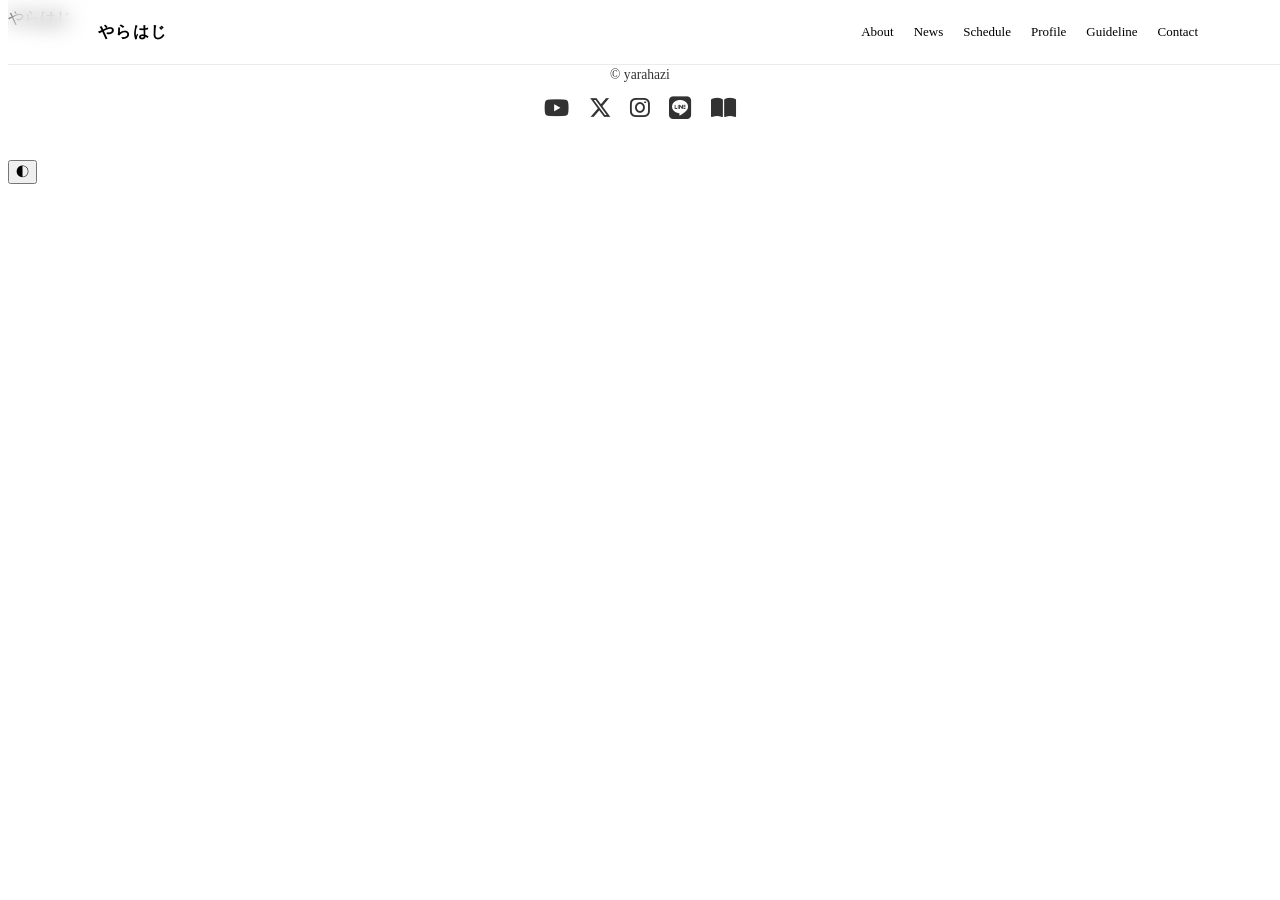
==== about.html @ 715d6d44 "Update about.html" ====
<!DOCTYPE html>
<html lang="ja" data-theme="light">
<head>
  <meta charset="utf-8" />
  <meta name="viewport" content="width=device-width, initial-scale=1" />
  <title>About｜やらはじ公式サイト</title>

  <link rel="stylesheet" href="css/style.css">
  <link rel="stylesheet" href="css/header.css">
</head>

<body>

<!-- Header -->
<div id="header"></div>

<!-- Main -->
<main class="container">
  <div class="main-text">やらはじ</div>
</main>

<!-- Footer -->
<div id="footer"></div>

<!-- Theme Toggle -->
<button class="theme-toggle" id="theme-toggle" aria-label="Toggle theme">
  <span class="theme-icon" id="theme-icon">◐</span>
</button>

<!-- Scripts（順番が重要） -->
<script src="js/header.js"></script>
<script src="js/theme.js"></script>
<script src="/common.js"></script>

</body>
</html>
---- css/header.css ----
/* =========================
   Header Base
========================= */

.site-header {
  position: fixed;
  top: 0;
  width: 100%;
  height: 64px;
  background: color-mix(in srgb, var(--bg) 80%, transparent);
  backdrop-filter: blur(10px);
  border-bottom: 1px solid rgba(0,0,0,0.08);
  transition: transform 0.3s ease, height 0.3s ease, box-shadow 0.3s ease;
  z-index: 900;
}

html[data-theme="dark"] .site-header {
  border-bottom: 1px solid rgba(255,255,255,0.08);
}

.site-header.hide {
  transform: translateY(-100%);
}

.site-header.shrink {
  height: 48px;
  box-shadow: 0 4px 12px rgba(0,0,0,0.08);
}


/* =========================
   Inner Layout
========================= */

.header-inner {
  max-width: 1100px;
  height: 100%;
  margin: 0 auto;
  padding: 0 20px;
  display: flex;
  align-items: center;
  justify-content: space-between;
}


/* =========================
   Logo
========================= */

.site-logo {
  font-weight: 600;
  letter-spacing: 0.08em;
  text-decoration: none;
  color: var(--text-main);
}

.site-logo:visited,
.site-logo:hover,
.site-logo:active {
  text-decoration: none;
  color: var(--text-main);
}


/* =========================
   Navigation (PC)
========================= */

.site-nav {
  display: flex;
  gap: 20px;
  z-index: 1000; /* 確実にmenu-toggleより下 */
}

.site-nav a {
  font-size: 13px;
  text-decoration: none;
  color: var(--text-sub);
  transition: color 0.2s ease;
}

.site-nav a:hover {
  color: var(--text-main);
}


/* =========================
   Hamburger Button
========================= */

.menu-toggle {
  display: none;
  font-size: 26px;
  background: none;
  border: none;
  cursor: pointer;
  color: var(--text-main);
  position: relative; /* 追加 */
  z-index: 1001;      /* navより上に表示 */
}


/* =========================
   Mobile
========================= */

@media (max-width: 768px) {

  .site-nav {
    position: fixed;
    top: 64px;
    right: 0;
    width: 220px;
    height: calc(100vh - 64px);
    background: var(--bg);
    flex-direction: column;
    padding: 24px;
    gap: 20px;
    transform: translateX(100%);
    transition: transform 0.3s ease;
    box-shadow: -4px 0 12px rgba(0,0,0,0.08);
  }

  html[data-theme="dark"] .site-nav {
    box-shadow: -4px 0 12px rgba(0,0,0,0.4);
  }

  .site-nav.open {
    transform: translateX(0);
  }

  .menu-toggle {
    display: block;
  }
}
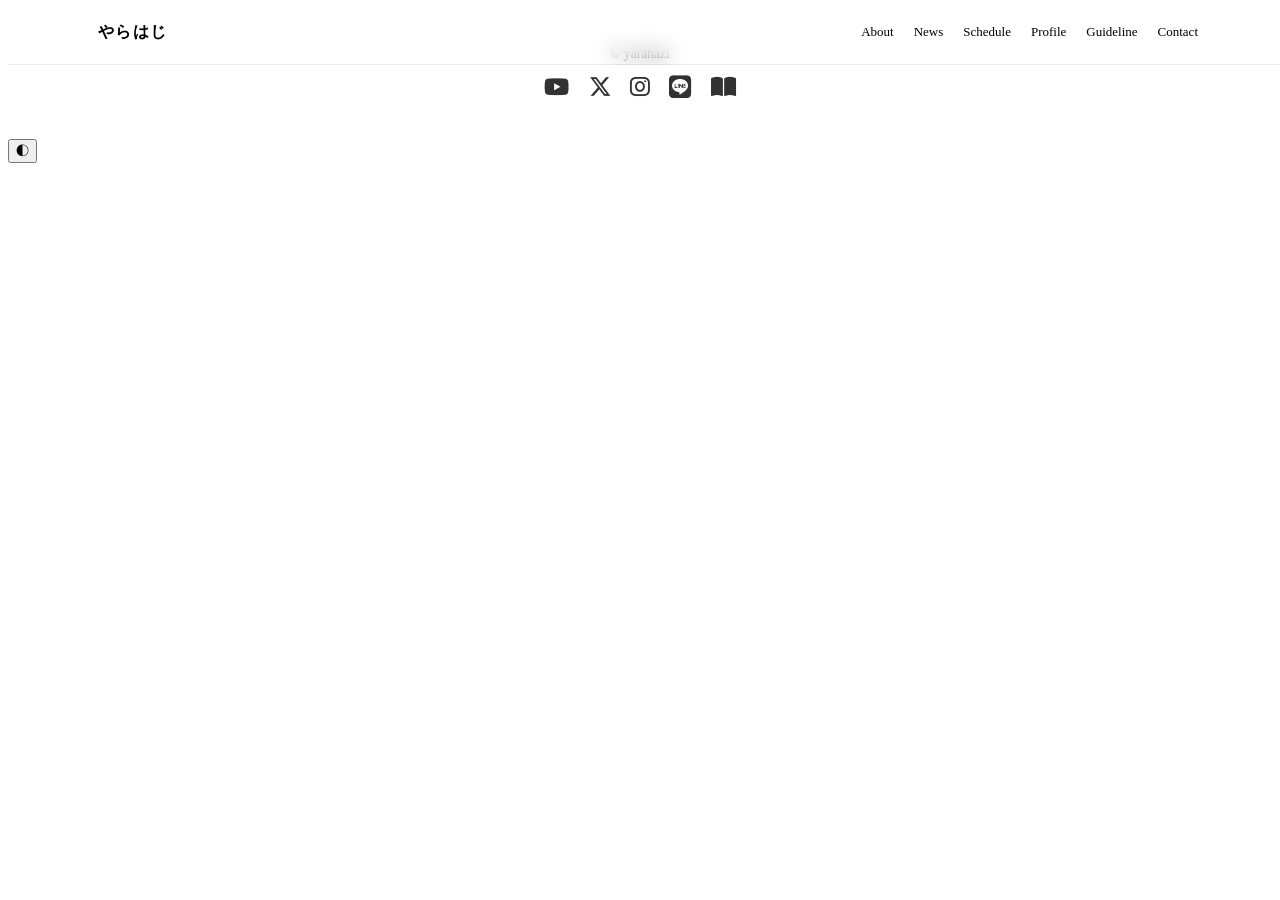
==== commit 11111417: "Update about.html" ====
--- a/about.html
+++ b/about.html
@@ -14,11 +14,6 @@
 <!-- Header -->
 <div id="header"></div>
 
-<!-- Main -->
-<main class="container">
-  <div class="main-text">やらはじ</div>
-</main>
-
 <!-- Footer -->
 <div id="footer"></div>
 
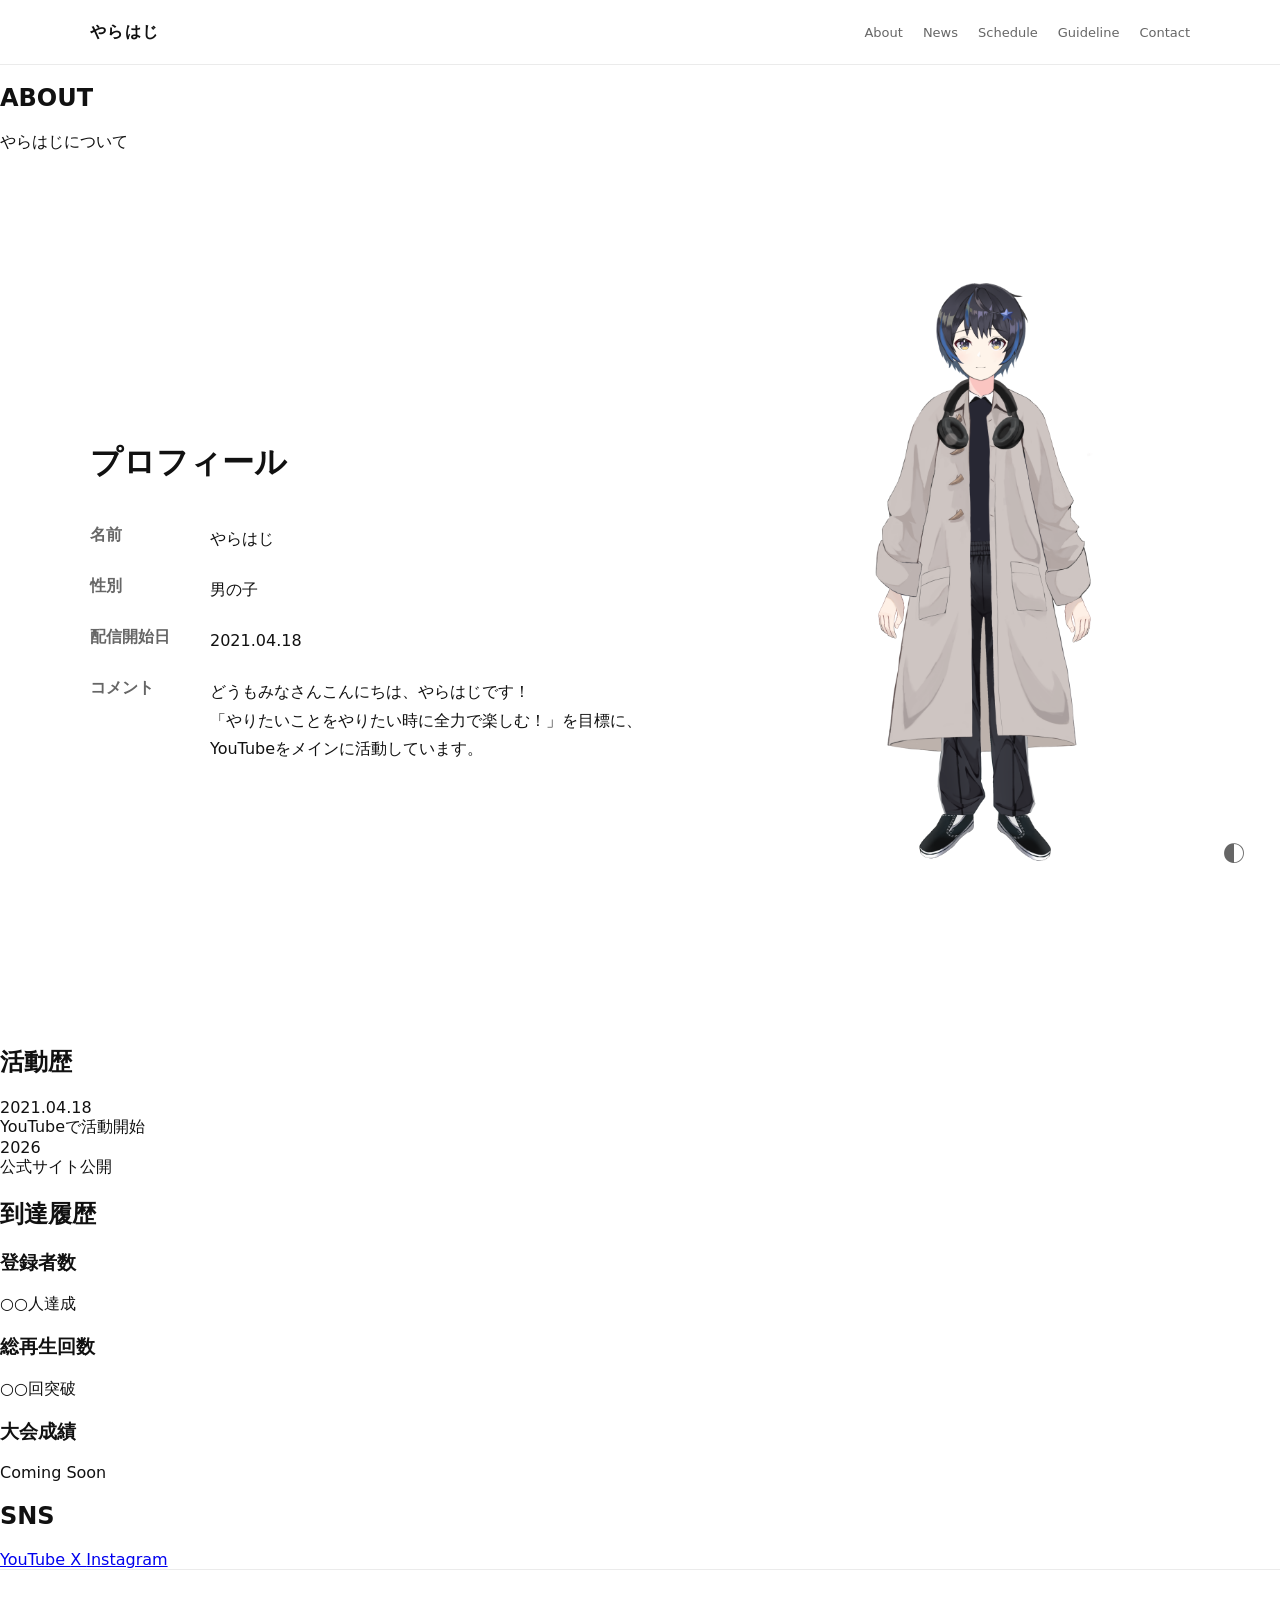
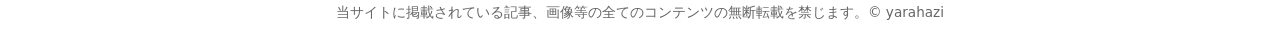
==== commit 31a4eb58: "Update about.html" ====
--- a/about.html
+++ b/about.html
@@ -1,9 +1,10 @@
 <!DOCTYPE html>
 <html lang="ja" data-theme="light">
 <head>
-  <meta charset="utf-8" />
-  <meta name="viewport" content="width=device-width, initial-scale=1" />
-  <title>About｜やらはじ公式サイト</title>
+  <meta charset="utf-8">
+  <meta name="viewport" content="width=device-width, initial-scale=1">
+
+  <title>About | やらはじ公式サイト</title>
 
   <link rel="stylesheet" href="css/style.css">
   <link rel="stylesheet" href="css/header.css">
@@ -14,6 +15,137 @@
 <!-- Header -->
 <div id="header"></div>
 
+<!-- Page Title -->
+<section class="page-title">
+  <div class="page-title-inner">
+    <h1>ABOUT</h1>
+    <p>やらはじについて</p>
+  </div>
+</section>
+
+<!-- Profile -->
+<section class="about-section">
+  <div class="about-inner">
+
+    <div class="about-text">
+
+      <h2>プロフィール</h2>
+
+      <dl class="profile-list">
+
+        <dt>名前</dt>
+        <dd>やらはじ</dd>
+
+        <dt>性別</dt>
+        <dd>男の子</dd>
+
+        <dt>配信開始日</dt>
+        <dd>2021.04.18</dd>
+
+        <dt>コメント</dt>
+        <dd>
+          どうもみなさんこんにちは、やらはじです！<br>
+          「やりたいことをやりたい時に全力で楽しむ！」を目標に、
+          YouTubeをメインに活動しています。
+        </dd>
+
+      </dl>
+
+    </div>
+
+    <div class="about-image">
+      <img src="image/index/yarahazi.png" alt="やらはじ">
+    </div>
+
+  </div>
+</section>
+
+<!-- History -->
+<section class="history-section">
+
+  <div class="history-inner">
+
+    <h2>活動歴</h2>
+
+    <div class="timeline">
+
+      <div class="timeline-item">
+        <div class="timeline-date">2021.04.18</div>
+        <div class="timeline-content">
+          YouTubeで活動開始
+        </div>
+      </div>
+
+      <div class="timeline-item">
+        <div class="timeline-date">2026</div>
+        <div class="timeline-content">
+          公式サイト公開
+        </div>
+      </div>
+
+    </div>
+
+  </div>
+
+</section>
+
+<!-- Achievements -->
+<section class="achievement-section">
+
+  <div class="achievement-inner">
+
+    <h2>到達履歴</h2>
+
+    <div class="achievement-grid">
+
+      <div class="achievement-card">
+        <h3>登録者数</h3>
+        <p>○○人達成</p>
+      </div>
+
+      <div class="achievement-card">
+        <h3>総再生回数</h3>
+        <p>○○回突破</p>
+      </div>
+
+      <div class="achievement-card">
+        <h3>大会成績</h3>
+        <p>Coming Soon</p>
+      </div>
+
+    </div>
+
+  </div>
+
+</section>
+
+<!-- SNS -->
+<section class="sns-section">
+
+  <div class="sns-inner">
+
+    <h2>SNS</h2>
+
+    <div class="sns-grid">
+
+      <a href="https://www.youtube.com/@yarahazi_nnp" target="_blank">
+        YouTube
+      </a>
+
+      <a href="#">
+        X
+      </a>
+
+      <a href="#">
+        Instagram
+      </a>
+
+    </div>
+
+  </div>
+
+</section>
+
 <!-- Footer -->
 <div id="footer"></div>
 
@@ -22,7 +154,7 @@
   <span class="theme-icon" id="theme-icon">◐</span>
 </button>
 
-<!-- Scripts（順番が重要） -->
+<!-- Scripts -->
 <script src="js/header.js"></script>
 <script src="js/theme.js"></script>
 <script src="/common.js"></script>
--- a/css/style.css
+++ b/css/style.css
@@ -0,0 +1,439 @@
+:root {
+  --accent: #436aa8;
+  --bg: #ffffff;
+  --text-main: #111111;
+  --text-sub: #666666;
+}
+
+html[data-theme="dark"] {
+  --bg: #0f0f0f;
+  --text-main: #f2f2f2;
+  --text-sub: #9a9a9a;
+}
+
+body {
+  margin: 0;
+  padding-top: 64px;
+  background: var(--bg);
+  color: var(--text-main);
+  font-family: "Noto Sans JP", system-ui, sans-serif;
+  transition: background 0.3s, color 0.3s;
+}
+
+/* =========================
+   Main layout
+========================= */
+.container {
+  max-width: 800px;
+  min-height: 100vh;
+  margin: 0 auto;
+  display: flex;
+  justify-content: center;
+  align-items: center;
+}
+
+.main-text {
+  font-size: 28px;
+  letter-spacing: 0.08em;
+}
+
+/* =========================
+   Hero Carousel
+========================= */
+
+.carousel {
+    position: relative;
+    width: min(1400px, calc(100% - 80px));
+    aspect-ratio: 16 / 10;
+    max-height: 720px;
+    margin: 32px auto;
+    overflow: hidden;
+}
+
+.carousel-track {
+  display: flex;
+  width: 100%;
+  height: 100%;
+  transition: transform 0.6s ease-in-out;
+}
+
+.slide {
+  flex: 0 0 100%;
+  height: 100%;
+}
+
+.slide picture,
+.slide a {
+  display: block;
+  width: 100%;
+  height: 100%;
+}
+
+.slide img {
+  display: block;
+  width: 100%;
+  height: 100%;
+  object-fit: contain;
+}
+
+/* =========================
+   Arrow
+========================= */
+
+.carousel-btn {
+  position: absolute;
+  top: 50%;
+  transform: translateY(-50%);
+  width: 52px;
+  height: 52px;
+  border: none;
+  border-radius: 50%;
+  background: rgba(0, 0, 0, 0.35);
+  color: #fff;
+  font-size: 28px;
+  cursor: pointer;
+  transition: background 0.3s ease;
+  z-index: 10;
+}
+
+.carousel-btn:hover {
+  background: rgba(0, 0, 0, 0.6);
+}
+
+.prev {
+  left: 24px;
+}
+
+.next {
+  right: 24px;
+}
+
+/* =========================
+   Dots
+========================= */
+
+.carousel-dots {
+  position: absolute;
+  left: 50%;
+  bottom: 28px;
+  transform: translateX(-50%);
+  display: flex;
+  gap: 12px;
+  z-index: 10;
+}
+
+.carousel-dots span {
+  width: 12px;
+  height: 12px;
+  border-radius: 50%;
+  background: rgba(255, 255, 255, 0.45);
+  cursor: pointer;
+  transition: background 0.3s ease;
+}
+
+.carousel-dots span.active {
+  background: #fff;
+}
+
+/* =========================
+   Smartphone
+========================= */
+
+@media (max-width: 768px) {
+
+  .carousel {
+    width: calc(100% - 24px);
+    aspect-ratio: 9 / 16;
+    max-height: none;
+  }
+
+  .carousel-btn {
+    width: 42px;
+    height: 42px;
+    font-size: 22px;
+  }
+
+  .prev {
+    left: 12px;
+  }
+
+  .next {
+    right: 12px;
+  }
+
+}
+
+/* =========================
+   Theme toggle
+========================= */
+
+.theme-toggle {
+  position: fixed;
+  right: 24px;
+  bottom: 24px;
+  width: 44px;
+  height: 44px;
+  padding: 0;
+  border: none;
+  background: none;
+  color: var(--text-sub);
+  font-size: 22px;
+  display: flex;
+  align-items: center;
+  justify-content: center;
+  cursor: pointer;
+  z-index: 1000;
+}
+
+.theme-icon {
+  transition: transform 0.4s ease;
+}
+
+.rotated {
+  transform: rotate(180deg);
+}
+
+/* =========================
+   Footer
+========================= */
+
+#footer {
+    width: 100%;
+}
+
+.site-footer {
+    width: 100%;
+    border-top: 1px solid rgba(0,0,0,.08);
+}
+
+.footer-inner {
+    max-width: 1100px;
+    margin: 0 auto;
+    padding: 20px;
+    text-align: center;
+    font-size: .85rem;
+    color: var(--text-sub);
+}
+
+/* =========================
+   Top News
+========================= */
+
+.news-section {
+  padding: 64px 20px;
+}
+
+.news-inner {
+  max-width: 1100px;
+  margin: 0 auto;
+}
+
+.news-inner h2 {
+  margin-bottom: 28px;
+  font-size: 2rem;
+  text-align: center;
+}
+
+#news-list {
+  display: flex;
+  flex-direction: column;
+}
+
+.news-item {
+  display: grid;
+  grid-template-columns: 130px 120px 1fr 30px;
+  align-items: center;
+  gap: 20px;
+  padding: 18px 0;
+  border-bottom: 1px solid rgba(0,0,0,.08);
+  cursor: pointer;
+  transition: .2s;
+}
+
+.news-item:hover {
+  background: rgba(0,0,0,.03);
+}
+
+.news-date {
+  color: var(--text-sub);
+  font-size: .9rem;
+}
+
+.news-category {
+  color: var(--text-sub);
+  font-size: .9rem;
+  font-weight: 500;
+}
+
+.news-title {
+  font-weight: 500;
+}
+
+.news-arrow {
+  text-align: right;
+  color: var(--text-sub);
+  font-size: 1.2rem;
+}
+
+.news-more {
+  margin-top: 24px;
+  text-align: right;
+}
+
+.news-more a {
+  color: var(--accent);
+  text-decoration: none;
+}
+
+@media (max-width:768px){
+
+.news-item{
+    grid-template-columns:1fr;
+    gap:8px;
+}
+
+.news-arrow{
+    display:none;
+}
+
+.news-more{
+    text-align:center;
+}
+
+}
+
+/* =========================
+   About
+========================= */
+
+.about-section{
+    padding:80px 20px;
+}
+
+.about-inner{
+    max-width:1100px;
+    margin:0 auto;
+    display:grid;
+    grid-template-columns:1fr 420px;
+    gap:80px;
+    align-items:center;
+}
+
+.about-text h2{
+    font-size:2rem;
+    margin-bottom:40px;
+}
+
+.profile-list{
+    display:grid;
+    grid-template-columns:120px 1fr;
+    row-gap:22px;
+}
+
+.profile-list dt{
+    color:var(--text-sub);
+    font-weight:600;
+}
+
+.profile-list dd{
+    margin:0;
+    line-height:1.8;
+}
+
+.about-image{
+    text-align:center;
+}
+
+.about-image img{
+    width:100%;
+    max-width:260px;
+    height:auto;
+}
+
+@media (max-width:768px){
+
+.about-inner{
+    grid-template-columns:1fr;
+    gap:40px;
+}
+
+.about-image{
+    order:-1;
+}
+
+.about-image img{
+    max-width:280px;
+}
+
+.profile-list{
+    grid-template-columns:90px 1fr;
+}
+
+}
+
+.about-more {
+  margin-top: 32px;
+}
+
+.about-more a {
+  color: var(--accent);
+  text-decoration: none;
+  font-weight: 500;
+  transition: opacity 0.2s ease;
+}
+
+.about-more a:hover {
+  opacity: 0.7;
+}
+
+/* =========================
+   Movie
+========================= */
+
+.movie-section{
+  padding:80px 20px;
+}
+
+.movie-inner{
+  max-width:1100px;
+  margin:0 auto;
+}
+
+.movie-inner h2{
+  text-align:center;
+  font-size:2rem;
+  margin-bottom:40px;
+}
+
+.movie-grid{
+  display:grid;
+  grid-template-columns:1fr 1fr;
+  gap:40px;
+}
+
+.movie-box h3{
+  margin-bottom:16px;
+  font-size:1.1rem;
+  text-align:center;
+}
+
+.video-container {
+  position: relative;
+  width: 100%;
+  padding-top: 56.25%;
+}
+
+.video-container iframe {
+  position: absolute;
+  top: 0;
+  left: 0;
+  width: 100%;
+  height: 100%;
+  border: 0;
+}
+
+@media (max-width:768px){
+  .movie-grid{
+    grid-template-columns:1fr;
+  }
+}
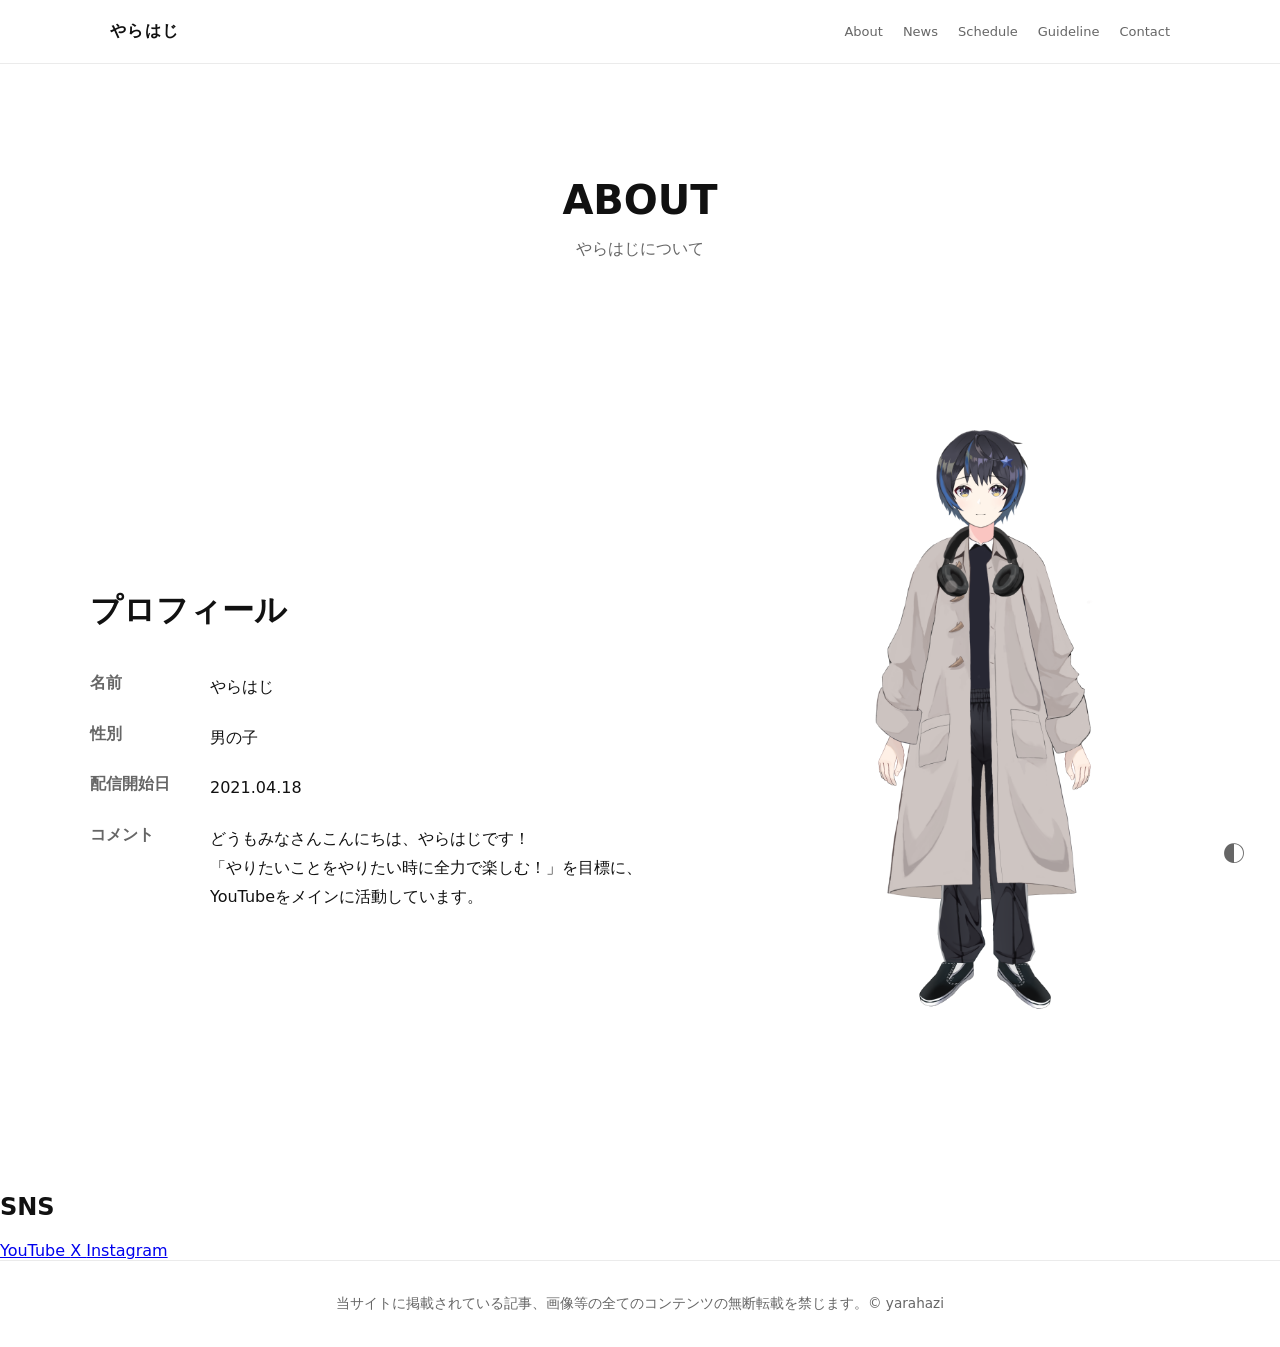
==== commit f6e8dc9d: "Update about.html" ====
--- a/about.html
+++ b/about.html
@@ -60,65 +60,6 @@
   </div>
 </section>
 
-<!-- History -->
-<section class="history-section">
-
-  <div class="history-inner">
-
-    <h2>活動歴</h2>
-
-    <div class="timeline">
-
-      <div class="timeline-item">
-        <div class="timeline-date">2021.04.18</div>
-        <div class="timeline-content">
-          YouTubeで活動開始
-        </div>
-      </div>
-
-      <div class="timeline-item">
-        <div class="timeline-date">2026</div>
-        <div class="timeline-content">
-          公式サイト公開
-        </div>
-      </div>
-
-    </div>
-
-  </div>
-
-</section>
-
-<!-- Achievements -->
-<section class="achievement-section">
-
-  <div class="achievement-inner">
-
-    <h2>到達履歴</h2>
-
-    <div class="achievement-grid">
-
-      <div class="achievement-card">
-        <h3>登録者数</h3>
-        <p>○○人達成</p>
-      </div>
-
-      <div class="achievement-card">
-        <h3>総再生回数</h3>
-        <p>○○回突破</p>
-      </div>
-
-      <div class="achievement-card">
-        <h3>大会成績</h3>
-        <p>Coming Soon</p>
-      </div>
-
-    </div>
-
-  </div>
-
-</section>
-
 <!-- SNS -->
 <section class="sns-section">
 
@@ -132,11 +73,11 @@
         YouTube
       </a>
 
-      <a href="#">
+      <a href="https://www.x.com/yarahazi_nnp">
         X
       </a>
 
-      <a href="#">
+      <a href="https://www.instagram.com/yarahazi_nnp">
         Instagram
       </a>
 
--- a/css/style.css
+++ b/css/style.css
@@ -9,6 +9,12 @@
   --bg: #0f0f0f;
   --text-main: #f2f2f2;
   --text-sub: #9a9a9a;
+}
+
+*,
+*::before,
+*::after {
+  box-sizing: border-box;
 }
 
 body {
@@ -23,6 +29,7 @@
 /* =========================
    Main layout
 ========================= */
+
 .container {
   max-width: 800px;
   min-height: 100vh;
@@ -37,17 +44,18 @@
   letter-spacing: 0.08em;
 }
 
+
 /* =========================
    Hero Carousel
 ========================= */
 
 .carousel {
-    position: relative;
-    width: min(1400px, calc(100% - 80px));
-    aspect-ratio: 16 / 10;
-    max-height: 720px;
-    margin: 32px auto;
-    overflow: hidden;
+  position: relative;
+  width: min(1400px, calc(100% - 80px));
+  aspect-ratio: 16 / 10;
+  max-height: 720px;
+  margin: 32px auto;
+  overflow: hidden;
 }
 
 .carousel-track {
@@ -75,6 +83,7 @@
   height: 100%;
   object-fit: contain;
 }
+
 
 /* =========================
    Arrow
@@ -108,6 +117,7 @@
   right: 24px;
 }
 
+
 /* =========================
    Dots
 ========================= */
@@ -135,8 +145,9 @@
   background: #fff;
 }
 
-/* =========================
-   Smartphone
+
+/* =========================
+   Smartphone / Tablet
 ========================= */
 
 @media (max-width: 768px) {
@@ -162,6 +173,7 @@
   }
 
 }
+
 
 /* =========================
    Theme toggle
@@ -193,27 +205,29 @@
   transform: rotate(180deg);
 }
 
+
 /* =========================
    Footer
 ========================= */
 
 #footer {
-    width: 100%;
+  width: 100%;
 }
 
 .site-footer {
-    width: 100%;
-    border-top: 1px solid rgba(0,0,0,.08);
+  width: 100%;
+  border-top: 1px solid rgba(0,0,0,.08);
 }
 
 .footer-inner {
-    max-width: 1100px;
-    margin: 0 auto;
-    padding: 20px;
-    text-align: center;
-    font-size: .85rem;
-    color: var(--text-sub);
-}
+  max-width: 1100px;
+  margin: 0 auto;
+  padding: 20px;
+  text-align: center;
+  font-size: .85rem;
+  color: var(--text-sub);
+}
+
 
 /* =========================
    Top News
@@ -285,91 +299,130 @@
   text-decoration: none;
 }
 
-@media (max-width:768px){
-
-.news-item{
-    grid-template-columns:1fr;
-    gap:8px;
-}
-
-.news-arrow{
-    display:none;
-}
-
-.news-more{
-    text-align:center;
-}
-
-}
+
+/* =========================
+   News - Smartphone
+========================= */
+
+@media (max-width: 768px) {
+
+  .news-item {
+    grid-template-columns: 1fr;
+    gap: 8px;
+  }
+
+  .news-arrow {
+    display: none;
+  }
+
+  .news-more {
+    text-align: center;
+  }
+
+}
+
 
 /* =========================
    About
 ========================= */
 
-.about-section{
-    padding:80px 20px;
-}
-
-.about-inner{
-    max-width:1100px;
-    margin:0 auto;
-    display:grid;
-    grid-template-columns:1fr 420px;
-    gap:80px;
-    align-items:center;
-}
-
-.about-text h2{
-    font-size:2rem;
-    margin-bottom:40px;
-}
-
-.profile-list{
-    display:grid;
-    grid-template-columns:120px 1fr;
-    row-gap:22px;
-}
-
-.profile-list dt{
-    color:var(--text-sub);
-    font-weight:600;
-}
-
-.profile-list dd{
-    margin:0;
-    line-height:1.8;
-}
-
-.about-image{
-    text-align:center;
-}
-
-.about-image img{
-    width:100%;
-    max-width:260px;
-    height:auto;
-}
-
-@media (max-width:768px){
-
-.about-inner{
-    grid-template-columns:1fr;
-    gap:40px;
-}
-
-.about-image{
-    order:-1;
-}
-
-.about-image img{
-    max-width:280px;
-}
-
-.profile-list{
-    grid-template-columns:90px 1fr;
-}
-
-}
+.about-section {
+  padding: 80px 20px;
+}
+
+.about-inner {
+  max-width: 1100px;
+  margin: 0 auto;
+  display: grid;
+  grid-template-columns: minmax(0, 1fr) 420px;
+  gap: 80px;
+  align-items: center;
+}
+
+.about-text {
+  min-width: 0;
+}
+
+.about-text h2 {
+  font-size: 2rem;
+  margin-bottom: 40px;
+}
+
+.profile-list {
+  display: grid;
+  grid-template-columns: 120px minmax(0, 1fr);
+  row-gap: 22px;
+}
+
+.profile-list dt {
+  color: var(--text-sub);
+  font-weight: 600;
+}
+
+.profile-list dd {
+  margin: 0;
+  line-height: 1.8;
+  min-width: 0;
+}
+
+.about-image {
+  text-align: center;
+}
+
+.about-image img {
+  width: 100%;
+  max-width: 260px;
+  height: auto;
+}
+
+
+/* =========================
+   About - Tablet
+========================= */
+
+@media (max-width: 1000px) {
+
+  .about-inner {
+    grid-template-columns: minmax(0, 1fr) 300px;
+    gap: 40px;
+  }
+
+  .about-image img {
+    max-width: 240px;
+  }
+
+}
+
+
+/* =========================
+   About - Smartphone
+========================= */
+
+@media (max-width: 768px) {
+
+  .about-inner {
+    grid-template-columns: 1fr;
+    gap: 40px;
+  }
+
+  .about-image {
+    order: -1;
+  }
+
+  .about-image img {
+    max-width: 280px;
+  }
+
+  .profile-list {
+    grid-template-columns: 90px minmax(0, 1fr);
+  }
+
+}
+
+
+/* =========================
+   About More
+========================= */
 
 .about-more {
   margin-top: 32px;
@@ -386,35 +439,36 @@
   opacity: 0.7;
 }
 
+
 /* =========================
    Movie
 ========================= */
 
-.movie-section{
-  padding:80px 20px;
-}
-
-.movie-inner{
-  max-width:1100px;
-  margin:0 auto;
-}
-
-.movie-inner h2{
-  text-align:center;
-  font-size:2rem;
-  margin-bottom:40px;
-}
-
-.movie-grid{
-  display:grid;
-  grid-template-columns:1fr 1fr;
-  gap:40px;
-}
-
-.movie-box h3{
-  margin-bottom:16px;
-  font-size:1.1rem;
-  text-align:center;
+.movie-section {
+  padding: 80px 20px;
+}
+
+.movie-inner {
+  max-width: 1100px;
+  margin: 0 auto;
+}
+
+.movie-inner h2 {
+  text-align: center;
+  font-size: 2rem;
+  margin-bottom: 40px;
+}
+
+.movie-grid {
+  display: grid;
+  grid-template-columns: 1fr 1fr;
+  gap: 40px;
+}
+
+.movie-box h3 {
+  margin-bottom: 16px;
+  font-size: 1.1rem;
+  text-align: center;
 }
 
 .video-container {
@@ -432,8 +486,139 @@
   border: 0;
 }
 
-@media (max-width:768px){
-  .movie-grid{
-    grid-template-columns:1fr;
-  }
-}
+
+/* =========================
+   Movie - Smartphone
+========================= */
+
+@media (max-width: 768px) {
+
+  .movie-grid {
+    grid-template-columns: 1fr;
+  }
+
+}
+
+
+/* =========================
+   About Timeline
+========================= */
+
+.page-title {
+  padding: 80px 20px 40px;
+  text-align: center;
+}
+
+.page-title h1 {
+  font-size: 2.5rem;
+  margin-bottom: 10px;
+}
+
+.page-title p {
+  color: var(--text-sub);
+}
+
+.timeline-section {
+  padding: 80px 20px;
+}
+
+.timeline-inner {
+  max-width: 900px;
+  margin: 0 auto;
+}
+
+.timeline-inner h2 {
+  text-align: center;
+  font-size: 2rem;
+  margin-bottom: 50px;
+}
+
+.timeline {
+  position: relative;
+  margin-left: 40px;
+}
+
+.timeline::before {
+  content: "";
+  position: absolute;
+  left: 10px;
+  top: 0;
+  bottom: 0;
+  width: 2px;
+  background: var(--accent);
+}
+
+.timeline-item {
+  position: relative;
+  padding-left: 50px;
+  padding-bottom: 40px;
+}
+
+.timeline-item:last-child {
+  padding-bottom: 0;
+}
+
+.timeline-item::before {
+  content: "";
+  position: absolute;
+  left: 2px;
+  top: 8px;
+  width: 18px;
+  height: 18px;
+  border-radius: 50%;
+  background: var(--accent);
+}
+
+.timeline-date {
+  color: var(--accent);
+  font-weight: 700;
+  margin-bottom: 8px;
+}
+
+.timeline-content {
+  padding: 20px;
+  border: 1px solid rgba(0,0,0,.08);
+  border-radius: 12px;
+  background: rgba(67,106,168,.05);
+}
+
+.timeline-content h3 {
+  margin-top: 0;
+}
+
+.timeline-content p {
+  margin-bottom: 0;
+  color: var(--text-sub);
+}
+
+html[data-theme="dark"] .timeline-content {
+  border-color: rgba(255,255,255,.08);
+  background: rgba(255,255,255,.04);
+}
+
+
+/* =========================
+   Timeline - Smartphone
+========================= */
+
+@media (max-width: 768px) {
+
+  .timeline {
+    margin-left: 12px;
+  }
+
+  .timeline-item {
+    padding-left: 35px;
+  }
+
+  .timeline-item::before {
+    width: 14px;
+    height: 14px;
+    left: 4px;
+  }
+
+  .timeline-content {
+    padding: 16px;
+  }
+
+}
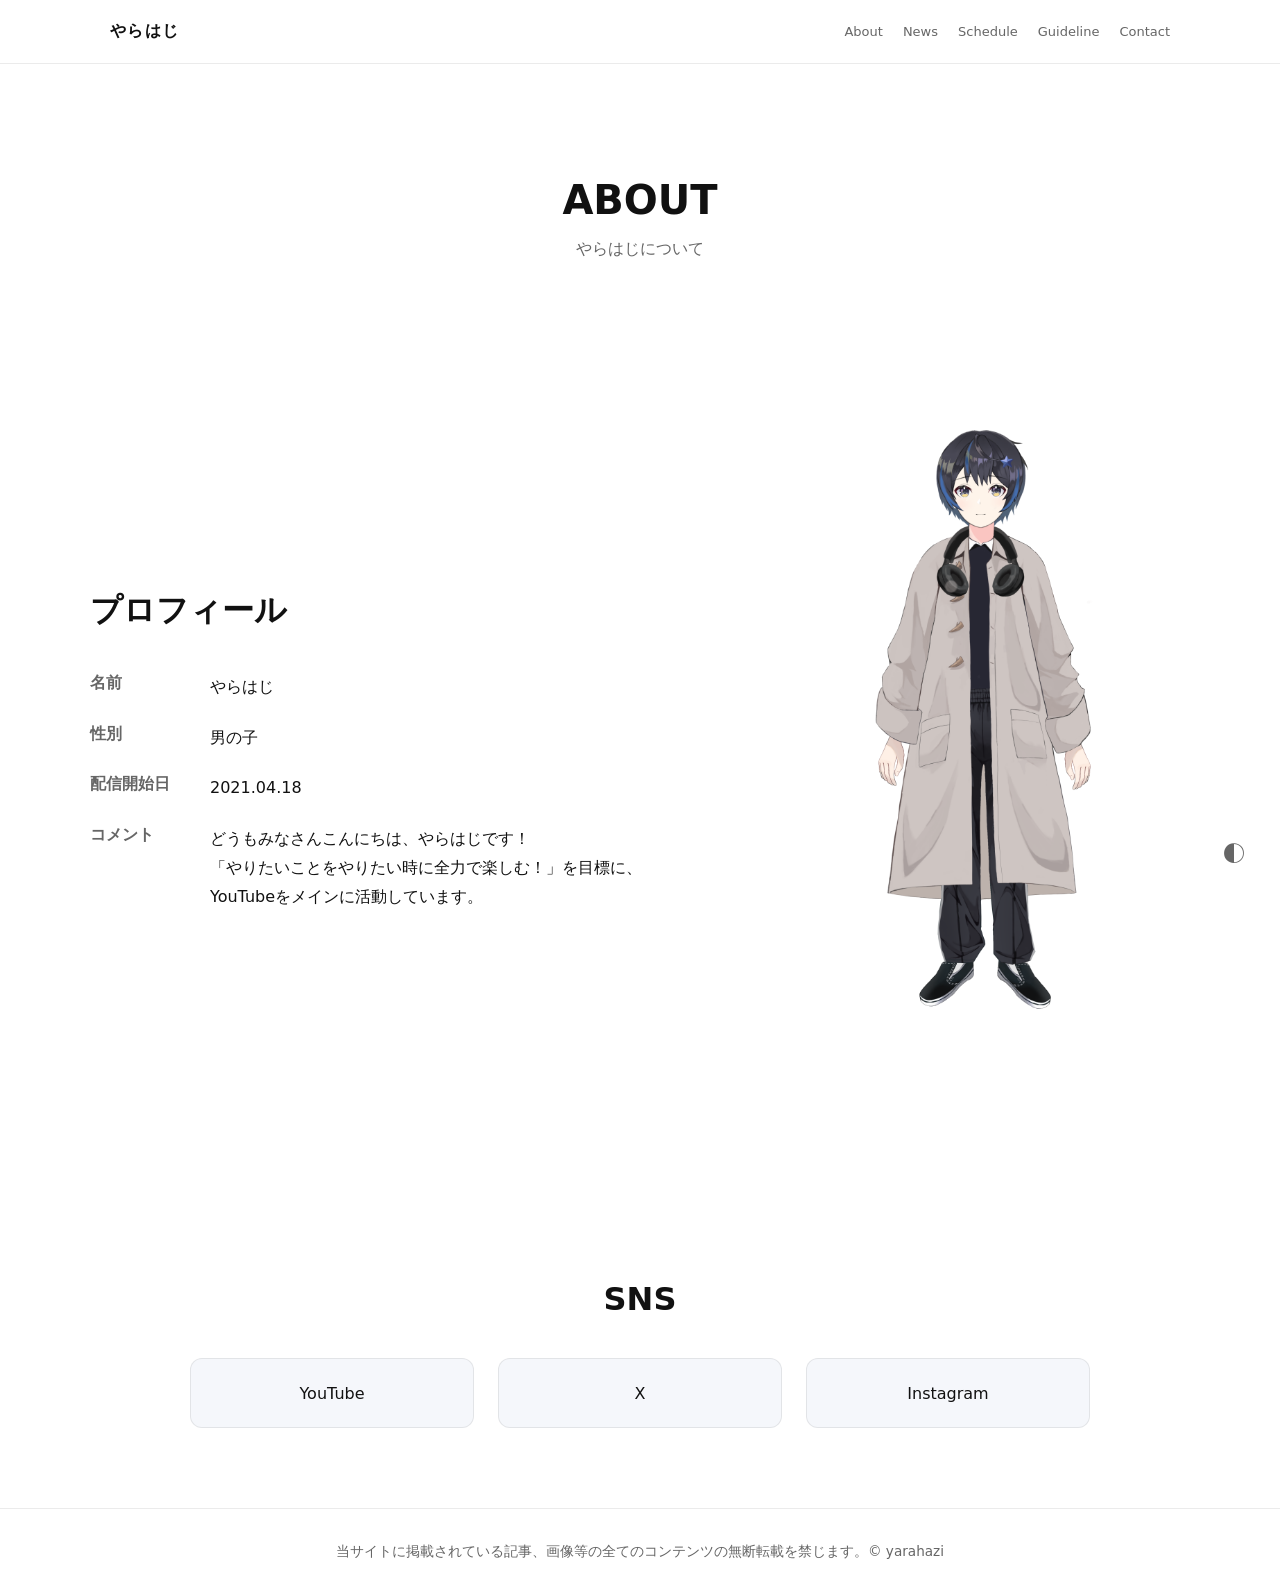
==== commit 8106cec6: "Update about.html" ====
--- a/about.html
+++ b/about.html
@@ -69,15 +69,30 @@
 
     <div class="sns-grid">
 
-      <a href="https://www.youtube.com/@yarahazi_nnp" target="_blank">
+      <a
+        class="sns-button sns-youtube"
+        href="https://www.youtube.com/@yarahazi_nnp"
+        target="_blank"
+        rel="noopener noreferrer"
+      >
         YouTube
       </a>
 
-      <a href="https://www.x.com/yarahazi_nnp">
+      <a
+        class="sns-button sns-x"
+        href="https://x.com/yarahazi_nnp"
+        target="_blank"
+        rel="noopener noreferrer"
+      >
         X
       </a>
 
-      <a href="https://www.instagram.com/yarahazi_nnp">
+      <a
+        class="sns-button sns-instagram"
+        href="https://www.instagram.com/yarahazi_nnp"
+        target="_blank"
+        rel="noopener noreferrer"
+      >
         Instagram
       </a>
 
--- a/css/style.css
+++ b/css/style.css
@@ -622,3 +622,65 @@
   }
 
 }
+
+/* =========================
+   SNS
+========================= */
+
+.sns-section {
+  padding: 80px 20px;
+}
+
+.sns-inner {
+  max-width: 900px;
+  margin: 0 auto;
+}
+
+.sns-inner h2 {
+  text-align: center;
+  font-size: 2rem;
+  margin-bottom: 40px;
+}
+
+.sns-grid {
+  display: grid;
+  grid-template-columns: repeat(3, 1fr);
+  gap: 24px;
+}
+
+.sns-grid a {
+  display: flex;
+  align-items: center;
+  justify-content: center;
+  min-height: 70px;
+  padding: 20px;
+  border: 1px solid rgba(0, 0, 0, .08);
+  border-radius: 12px;
+  color: var(--text-main);
+  text-decoration: none;
+  background: rgba(67, 106, 168, .05);
+  transition: opacity 0.2s ease, transform 0.2s ease;
+}
+
+.sns-grid a:hover {
+  opacity: 0.7;
+  transform: translateY(-2px);
+}
+
+html[data-theme="dark"] .sns-grid a {
+  border-color: rgba(255, 255, 255, .08);
+  background: rgba(255, 255, 255, .04);
+}
+
+/* =========================
+   SNS - Smartphone
+========================= */
+
+@media (max-width: 768px) {
+
+  .sns-grid {
+    grid-template-columns: 1fr;
+    gap: 16px;
+  }
+
+}
